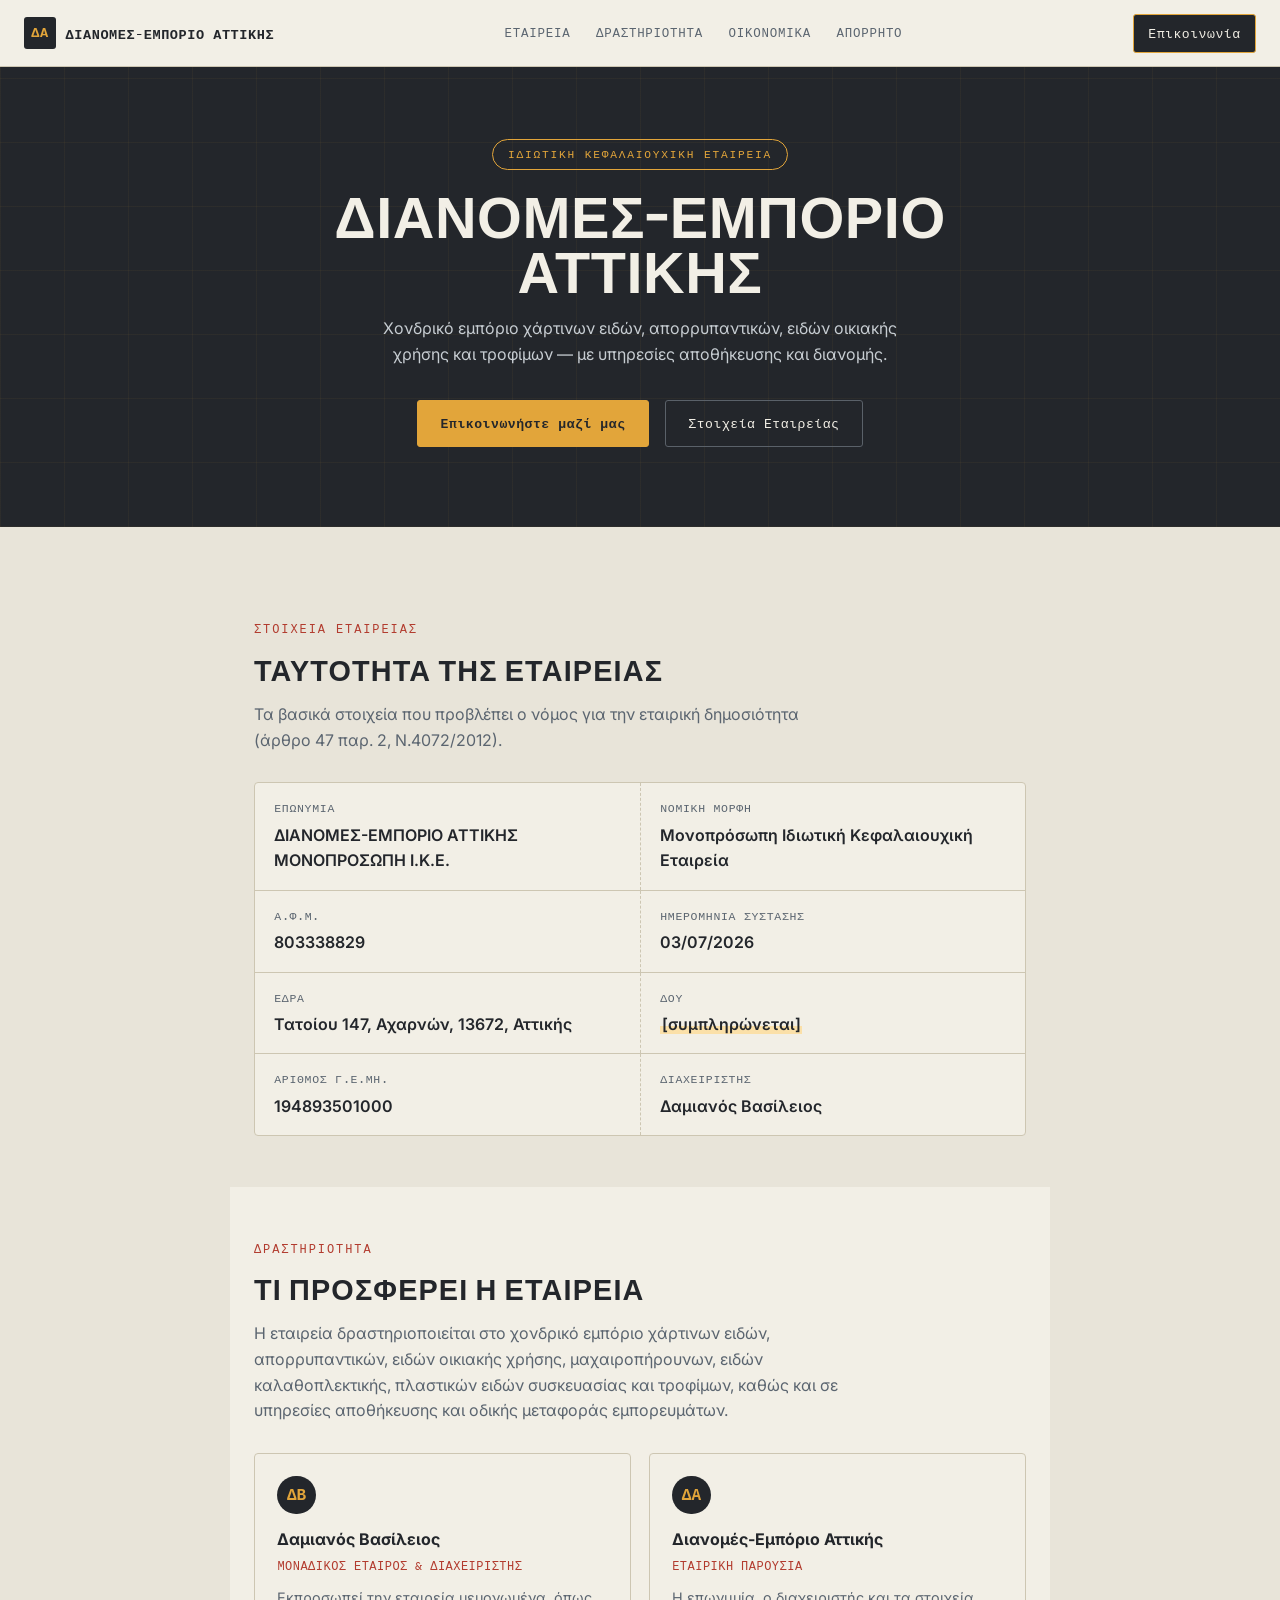
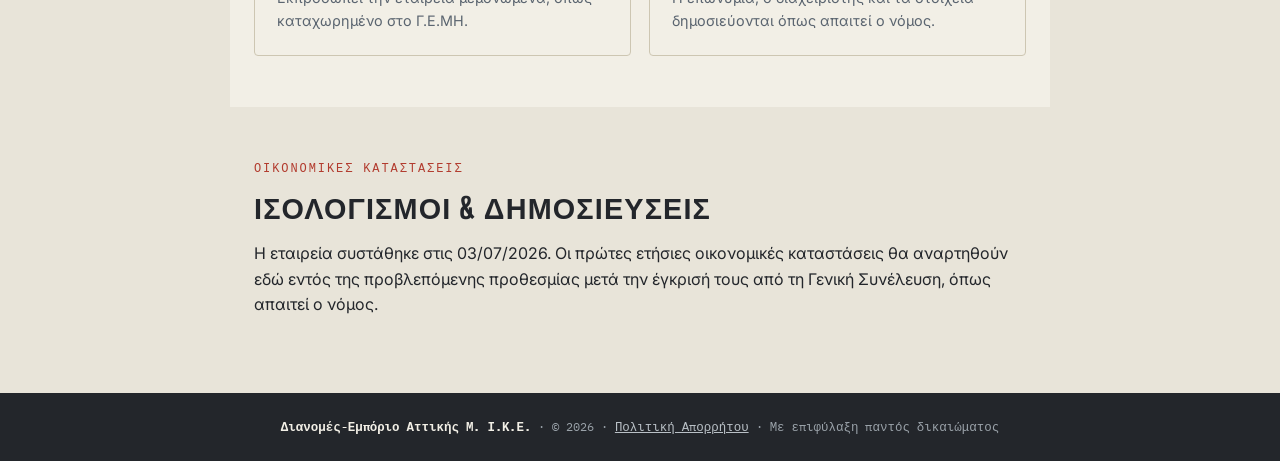
==== index.html @ b938668a "Add files via upload" ====
<!DOCTYPE html>
<html lang="el">
<head>
<meta charset="UTF-8">
<meta name="viewport" content="width=device-width, initial-scale=1.0">
<title>Διανομές-Εμπόριο Αττικής Μ. Ι.Κ.Ε. — Εμπόριο Χονδρικής</title>
<link rel="preconnect" href="https://fonts.googleapis.com">
<link rel="preconnect" href="https://fonts.gstatic.com" crossorigin>
<link href="https://fonts.googleapis.com/css2?family=Big+Shoulders+Display:wght@600;800&family=Inter:wght@400;500;600;700&family=IBM+Plex+Mono:wght@400;500;600&display=swap" rel="stylesheet">
<link rel="stylesheet" href="style.css">
</head>
<body>

<div class="topnav">
  <a class="brand" href="index.html">
    <span class="mark">ΔΑ</span>
    ΔΙΑΝΟΜΕΣ-ΕΜΠΟΡΙΟ ΑΤΤΙΚΗΣ
  </a>
  <ul>
    <li><a href="#company">Εταιρεία</a></li>
    <li><a href="#activity">Δραστηριότητα</a></li>
    <li><a href="#financials">Οικονομικά</a></li>
    <li><a href="privacy.html">Απόρρητο</a></li>
  </ul>
  <a class="btn cta" href="mailto:PLACEHOLDER@example.gr">Επικοινωνία</a>
</div>

<section class="hero">
  <div class="hero-inner">
    <span class="pill">Ιδιωτική Κεφαλαιουχική Εταιρεία</span>
    <h1>Διανομές-Εμπόριο<br>Αττικής</h1>
    <p class="lede">Χονδρικό εμπόριο χάρτινων ειδών, απορρυπαντικών, ειδών οικιακής χρήσης και τροφίμων — με υπηρεσίες αποθήκευσης και διανομής.</p>
    <div class="hero-actions">
      <a class="btn primary" href="mailto:PLACEHOLDER@example.gr">Επικοινωνήστε μαζί μας</a>
      <a class="btn ghost" href="#company">Στοιχεία Εταιρείας</a>
    </div>
  </div>
</section>

<div class="section-wrap" id="company">
  <p class="eyebrow">Στοιχεία Εταιρείας</p>
  <h2 class="big">Ταυτότητα της Εταιρείας</h2>
  <p class="lede">Τα βασικά στοιχεία που προβλέπει ο νόμος για την εταιρική δημοσιότητα (άρθρο 47 παρ. 2, Ν.4072/2012).</p>

  <div class="id-table">
    <div class="id-row">
      <div class="id-cell"><span class="k">Επωνυμία</span><span class="v">ΔΙΑΝΟΜΕΣ-ΕΜΠΟΡΙΟ ΑΤΤΙΚΗΣ ΜΟΝΟΠΡΟΣΩΠΗ Ι.Κ.Ε.</span></div>
      <div class="id-cell"><span class="k">Νομική Μορφή</span><span class="v">Μονοπρόσωπη Ιδιωτική Κεφαλαιουχική Εταιρεία</span></div>
    </div>
    <div class="id-row">
      <div class="id-cell"><span class="k">Α.Φ.Μ.</span><span class="v">803338829</span></div>
      <div class="id-cell"><span class="k">Ημερομηνία Σύστασης</span><span class="v">03/07/2026</span></div>
    </div>
    <div class="id-row">
      <div class="id-cell"><span class="k">Έδρα</span><span class="v">Τατοίου 147, Αχαρνών, 13672, Αττικής</span></div>
      <div class="id-cell"><span class="k">ΔΟΥ</span><span class="v placeholder">[συμπληρώνεται]</span></div>
    </div>
    <div class="id-row">
      <div class="id-cell"><span class="k">Αριθμός Γ.Ε.ΜΗ.</span><span class="v">194893501000</span></div>
      <div class="id-cell"><span class="k">Διαχειριστής</span><span class="v">Δαμιανός Βασίλειος</span></div>
    </div>
  </div>
</div>

<div class="section-wrap section-alt" id="activity">
  <p class="eyebrow">Δραστηριότητα</p>
  <h2 class="big">Τι Προσφέρει η Εταιρεία</h2>
  <p class="lede">Η εταιρεία δραστηριοποιείται στο χονδρικό εμπόριο χάρτινων ειδών, απορρυπαντικών, ειδών οικιακής χρήσης, μαχαιροπήρουνων, ειδών καλαθοπλεκτικής, πλαστικών ειδών συσκευασίας και τροφίμων, καθώς και σε υπηρεσίες αποθήκευσης και οδικής μεταφοράς εμπορευμάτων.</p>

  <div class="cards">
    <div class="card">
      <div class="avatar">ΔΒ</div>
      <h3>Δαμιανός Βασίλειος</h3>
      <p class="role">Μοναδικός Εταίρος &amp; Διαχειριστής</p>
      <p>Εκπροσωπεί την εταιρεία μεμονωμένα, όπως καταχωρημένο στο Γ.Ε.ΜΗ.</p>
    </div>
    <div class="card">
      <div class="avatar">ΔΑ</div>
      <h3>Διανομές-Εμπόριο Αττικής</h3>
      <p class="role">Εταιρική Παρουσία</p>
      <p>Η επωνυμία, ο διαχειριστής και τα στοιχεία δημοσιεύονται όπως απαιτεί ο νόμος.</p>
    </div>
  </div>
</div>

<div class="section-wrap" id="financials">
  <p class="eyebrow">Οικονομικές Καταστάσεις</p>
  <h2 class="big">Ισολογισμοί &amp; Δημοσιεύσεις</h2>
  <p>Η εταιρεία συστάθηκε στις 03/07/2026. Οι πρώτες ετήσιες οικονομικές καταστάσεις θα αναρτηθούν εδώ εντός της προβλεπόμενης προθεσμίας μετά την έγκρισή τους από τη Γενική Συνέλευση, όπως απαιτεί ο νόμος.</p>
</div>

<footer>
  <strong>Διανομές-Εμπόριο Αττικής Μ. Ι.Κ.Ε.</strong> · © <span id="year"></span> · <a href="privacy.html">Πολιτική Απορρήτου</a> · Με επιφύλαξη παντός δικαιώματος
</footer>

<script>
  document.getElementById('year').textContent = new Date().getFullYear();
</script>

</body>
</html>
---- style.css ----
:root{
  --ink:#23262b;
  --paper:#e8e4d9;
  --paper-raised:#f2efe6;
  --steel:#5b6570;
  --signal:#e2a53a;
  --stamp:#b23b2e;
  --line:#cdc6b2;
}
*{box-sizing:border-box}
html{scroll-behavior:smooth}
@media (prefers-reduced-motion: reduce){ html{scroll-behavior:auto} }

body{
  margin:0;
  background:var(--paper);
  color:var(--ink);
  font-family:'Inter',Arial,sans-serif;
  line-height:1.6;
}

a{color:var(--stamp)}
a:focus-visible, button:focus-visible{
  outline:3px solid var(--signal);
  outline-offset:2px;
}

/* ===== HEADER: crate stencil band ===== */
.band{
  background:var(--ink);
  color:var(--paper-raised);
  padding:3.5rem 1.5rem 3rem;
  position:relative;
  overflow:hidden;
}
.band-inner{
  max-width:820px;
  margin:0 auto;
  position:relative;
}
.eyebrow{
  font-family:'IBM Plex Mono',monospace;
  font-size:.78rem;
  letter-spacing:.18em;
  text-transform:uppercase;
  color:var(--signal);
  margin:0 0 .9rem;
}
h1{
  font-family:'Big Shoulders Display',sans-serif;
  font-weight:800;
  text-transform:uppercase;
  font-size:clamp(2.4rem, 7vw, 4.4rem);
  line-height:.92;
  letter-spacing:.01em;
  margin:0 0 .6rem;
  color:var(--paper-raised);
}
.tagline{
  font-family:'IBM Plex Mono',monospace;
  font-size:.95rem;
  color:#b9c0c6;
  max-width:38ch;
  margin:0;
}

/* stamp signature element */
.stamp{
  position:absolute;
  top:-.5rem;
  right:0;
  transform:rotate(-9deg);
  border:3px solid var(--stamp);
  color:var(--stamp);
  background:rgba(178,59,46,.06);
  font-family:'IBM Plex Mono',monospace;
  font-size:.72rem;
  letter-spacing:.14em;
  text-transform:uppercase;
  padding:.5rem .8rem;
  border-radius:3px;
  line-height:1.3;
  text-align:center;
}
.stamp span{display:block}
.stamp .big{font-size:.9rem;font-weight:700;letter-spacing:.08em}

/* nav between pages, sits inside the band */
nav.pages{
  margin-top:1.6rem;
  display:flex;
  gap:1.2rem;
  font-family:'IBM Plex Mono',monospace;
  font-size:.85rem;
  text-transform:uppercase;
  letter-spacing:.06em;
}
nav.pages a{
  color:#b9c0c6;
  text-decoration:none;
  padding-bottom:.2rem;
  border-bottom:2px solid transparent;
}
nav.pages a:hover, nav.pages a[aria-current="page"]{
  color:var(--signal);
  border-bottom-color:var(--signal);
}

/* ===== MAIN: manifest sheet ===== */
main{
  max-width:820px;
  margin:0 auto;
  padding:0 1.5rem;
}
.sheet{
  background:var(--paper-raised);
  margin-top:-1.5rem;
  padding:2.5rem 2rem 1rem;
  box-shadow:0 1px 0 var(--line);
  position:relative;
  z-index:1;
}
.doc-no{
  font-family:'IBM Plex Mono',monospace;
  font-size:.78rem;
  color:var(--steel);
  text-align:right;
  margin:0 0 1.5rem;
}

section{margin-bottom:2.6rem}
h2{
  font-family:'Big Shoulders Display',sans-serif;
  font-weight:700;
  text-transform:uppercase;
  letter-spacing:.04em;
  font-size:1.4rem;
  color:var(--ink);
  margin:0 0 1.1rem;
  padding-bottom:.5rem;
  border-bottom:2px solid var(--ink);
}

/* manifest rows */
.manifest-row{
  display:grid;
  grid-template-columns:2.2rem 12rem 1fr;
  gap:.75rem;
  align-items:baseline;
  padding:.6rem 0;
  border-bottom:1px dashed var(--line);
  font-size:.95rem;
}
.manifest-row:last-child{border-bottom:none}
.idx{
  font-family:'IBM Plex Mono',monospace;
  color:var(--signal);
  background:var(--ink);
  display:inline-flex;
  align-items:center;
  justify-content:center;
  width:1.9rem;
  height:1.9rem;
  border-radius:2px;
  font-size:.75rem;
  font-weight:500;
}
.label{
  font-family:'IBM Plex Mono',monospace;
  color:var(--steel);
  font-size:.85rem;
  text-transform:uppercase;
  letter-spacing:.04em;
}
.value{font-weight:500}
.placeholder{
  background:linear-gradient(transparent 60%, #fbe0a8 60%);
  padding:0 .1em;
}

p{margin:0 0 1rem}
p:last-child{margin-bottom:0}

.attachment{
  display:inline-flex;
  align-items:center;
  gap:.5rem;
  font-family:'IBM Plex Mono',monospace;
  font-size:.9rem;
  padding:.6rem 1rem;
  border:1px solid var(--ink);
  border-radius:3px;
  text-decoration:none;
  color:var(--ink);
  background:var(--paper);
}
.attachment:hover{background:var(--signal);border-color:var(--signal)}
.attachment::before{content:"⤓";font-size:1rem}

/* ===== FOOTER ===== */
footer{
  background:var(--ink);
  color:#9aa2a9;
  margin-top:1.5rem;
  padding:1.5rem;
  font-family:'IBM Plex Mono',monospace;
  font-size:.78rem;
  text-align:center;
}
footer strong{color:var(--paper-raised)}
footer a{color:#b9c0c6}

@media (max-width:560px){
  .manifest-row{grid-template-columns:1.8rem 1fr;grid-template-areas:"idx label" "val val"}
  .idx{grid-area:idx}
  .label{grid-area:label}
  .value{grid-area:val;padding-left:2.55rem}
  .stamp{position:static;transform:rotate(-3deg);display:inline-block;margin-top:1.2rem}
  nav.pages{flex-wrap:wrap;gap:.8rem 1.2rem}
}

/* ===== v2: nav + hero + card layout additions ===== */
.topnav{
  position:sticky;
  top:0;
  z-index:50;
  background:var(--paper-raised);
  border-bottom:1px solid var(--line);
  display:flex;
  align-items:center;
  justify-content:space-between;
  padding:.85rem 1.5rem;
  font-family:'IBM Plex Mono',monospace;
}
.topnav .brand{
  display:flex;
  align-items:center;
  gap:.6rem;
  font-weight:600;
  font-size:.85rem;
  text-transform:uppercase;
  letter-spacing:.04em;
  color:var(--ink);
  text-decoration:none;
}
.topnav .mark{
  width:2rem;height:2rem;
  background:var(--ink);
  color:var(--signal);
  border-radius:3px;
  display:flex;align-items:center;justify-content:center;
  font-weight:700;
  font-size:.85rem;
}
.topnav ul{
  list-style:none;
  display:flex;
  gap:1.6rem;
  margin:0;padding:0;
  font-size:.78rem;
  letter-spacing:.06em;
  text-transform:uppercase;
}
.topnav a{color:var(--steel);text-decoration:none}
.topnav a:hover{color:var(--stamp)}
.topnav .cta{
  background:var(--ink);
  color:var(--paper-raised)!important;
  padding:.5rem .9rem;
  border-radius:3px;
}
.topnav .cta:hover{background:var(--stamp)}

/* hero v2: crate-line pattern instead of photo */
.hero{
  background:
    repeating-linear-gradient(90deg, rgba(226,165,58,.05) 0 1px, transparent 1px 64px),
    repeating-linear-gradient(0deg, rgba(226,165,58,.05) 0 1px, transparent 1px 64px),
    var(--ink);
  color:var(--paper-raised);
  padding:4.5rem 1.5rem 5rem;
  text-align:center;
  position:relative;
  overflow:hidden;
}
.hero-inner{max-width:760px;margin:0 auto;position:relative}
.pill{
  display:inline-block;
  font-family:'IBM Plex Mono',monospace;
  font-size:.7rem;
  letter-spacing:.16em;
  text-transform:uppercase;
  color:var(--signal);
  border:1px solid var(--signal);
  border-radius:999px;
  padding:.35rem .9rem;
  margin-bottom:1.2rem;
}
.hero h1{
  font-family:'Big Shoulders Display',sans-serif;
  font-weight:800;
  text-transform:uppercase;
  font-size:clamp(2rem,6vw,3.6rem);
  line-height:.95;
  margin:0 0 1.1rem;
  color:var(--paper-raised);
}
.hero p.lede{
  font-family:'Inter',sans-serif;
  font-size:1rem;
  color:#c7cdd2;
  max-width:52ch;
  margin:0 auto 2rem;
}
.hero-actions{display:flex;gap:1rem;justify-content:center;flex-wrap:wrap}
.btn{
  font-family:'IBM Plex Mono',monospace;
  font-size:.82rem;
  letter-spacing:.04em;
  text-decoration:none;
  padding:.75rem 1.4rem;
  border-radius:3px;
  border:1px solid var(--signal);
}
.btn.primary{background:var(--signal);color:var(--ink);font-weight:600}
.btn.primary:hover{background:#f0b555}
.btn.ghost{color:var(--paper-raised);border-color:#5a6169}
.btn.ghost:hover{border-color:var(--paper-raised)}

/* section wrapper for anchor sections */
.section-wrap{max-width:820px;margin:0 auto;padding:3.2rem 1.5rem}
.section-wrap .eyebrow{
  font-family:'IBM Plex Mono',monospace;
  font-size:.75rem;
  letter-spacing:.16em;
  text-transform:uppercase;
  color:var(--stamp);
  margin:0 0 .5rem;
}
.section-wrap h2.big{
  font-family:'Big Shoulders Display',sans-serif;
  font-weight:800;
  text-transform:uppercase;
  font-size:1.8rem;
  margin:0 0 .6rem;
  border:none;
  padding:0;
}
.section-wrap .lede{color:var(--steel);max-width:60ch;margin:0 0 1.8rem}

/* identity table: 2-col label/value grid */
.id-table{
  background:var(--paper-raised);
  border:1px solid var(--line);
  border-radius:4px;
  overflow:hidden;
}
.id-table .id-row{
  display:grid;
  grid-template-columns:1fr 1fr;
  border-bottom:1px solid var(--line);
}
.id-table .id-row:last-child{border-bottom:none}
.id-cell{padding:1rem 1.2rem}
.id-cell + .id-cell{border-left:1px dashed var(--line)}
.id-cell .k{
  display:block;
  font-family:'IBM Plex Mono',monospace;
  font-size:.72rem;
  text-transform:uppercase;
  letter-spacing:.06em;
  color:var(--steel);
  margin-bottom:.3rem;
}
.id-cell .v{font-weight:600}
@media (max-width:600px){
  .id-table .id-row{grid-template-columns:1fr}
  .id-cell + .id-cell{border-left:none;border-top:1px dashed var(--line)}
}

/* activity cards */
.cards{display:grid;grid-template-columns:1fr 1fr;gap:1.1rem;margin-top:1.6rem}
@media (max-width:600px){.cards{grid-template-columns:1fr}}
.card{
  background:var(--paper-raised);
  border:1px solid var(--line);
  border-radius:4px;
  padding:1.4rem;
}
.card .avatar{
  width:2.4rem;height:2.4rem;
  border-radius:50%;
  background:var(--ink);
  color:var(--signal);
  display:flex;align-items:center;justify-content:center;
  font-family:'IBM Plex Mono',monospace;
  font-weight:700;
  margin-bottom:.8rem;
}
.card h3{
  font-family:'Inter',sans-serif;
  font-size:1rem;
  font-weight:700;
  margin:0 0 .2rem;
}
.card .role{
  font-family:'IBM Plex Mono',monospace;
  font-size:.75rem;
  color:var(--stamp);
  text-transform:uppercase;
  letter-spacing:.04em;
  margin:0 0 .7rem;
}
.card p{font-size:.9rem;color:var(--steel);margin:0}

.section-alt{background:var(--paper-raised)}
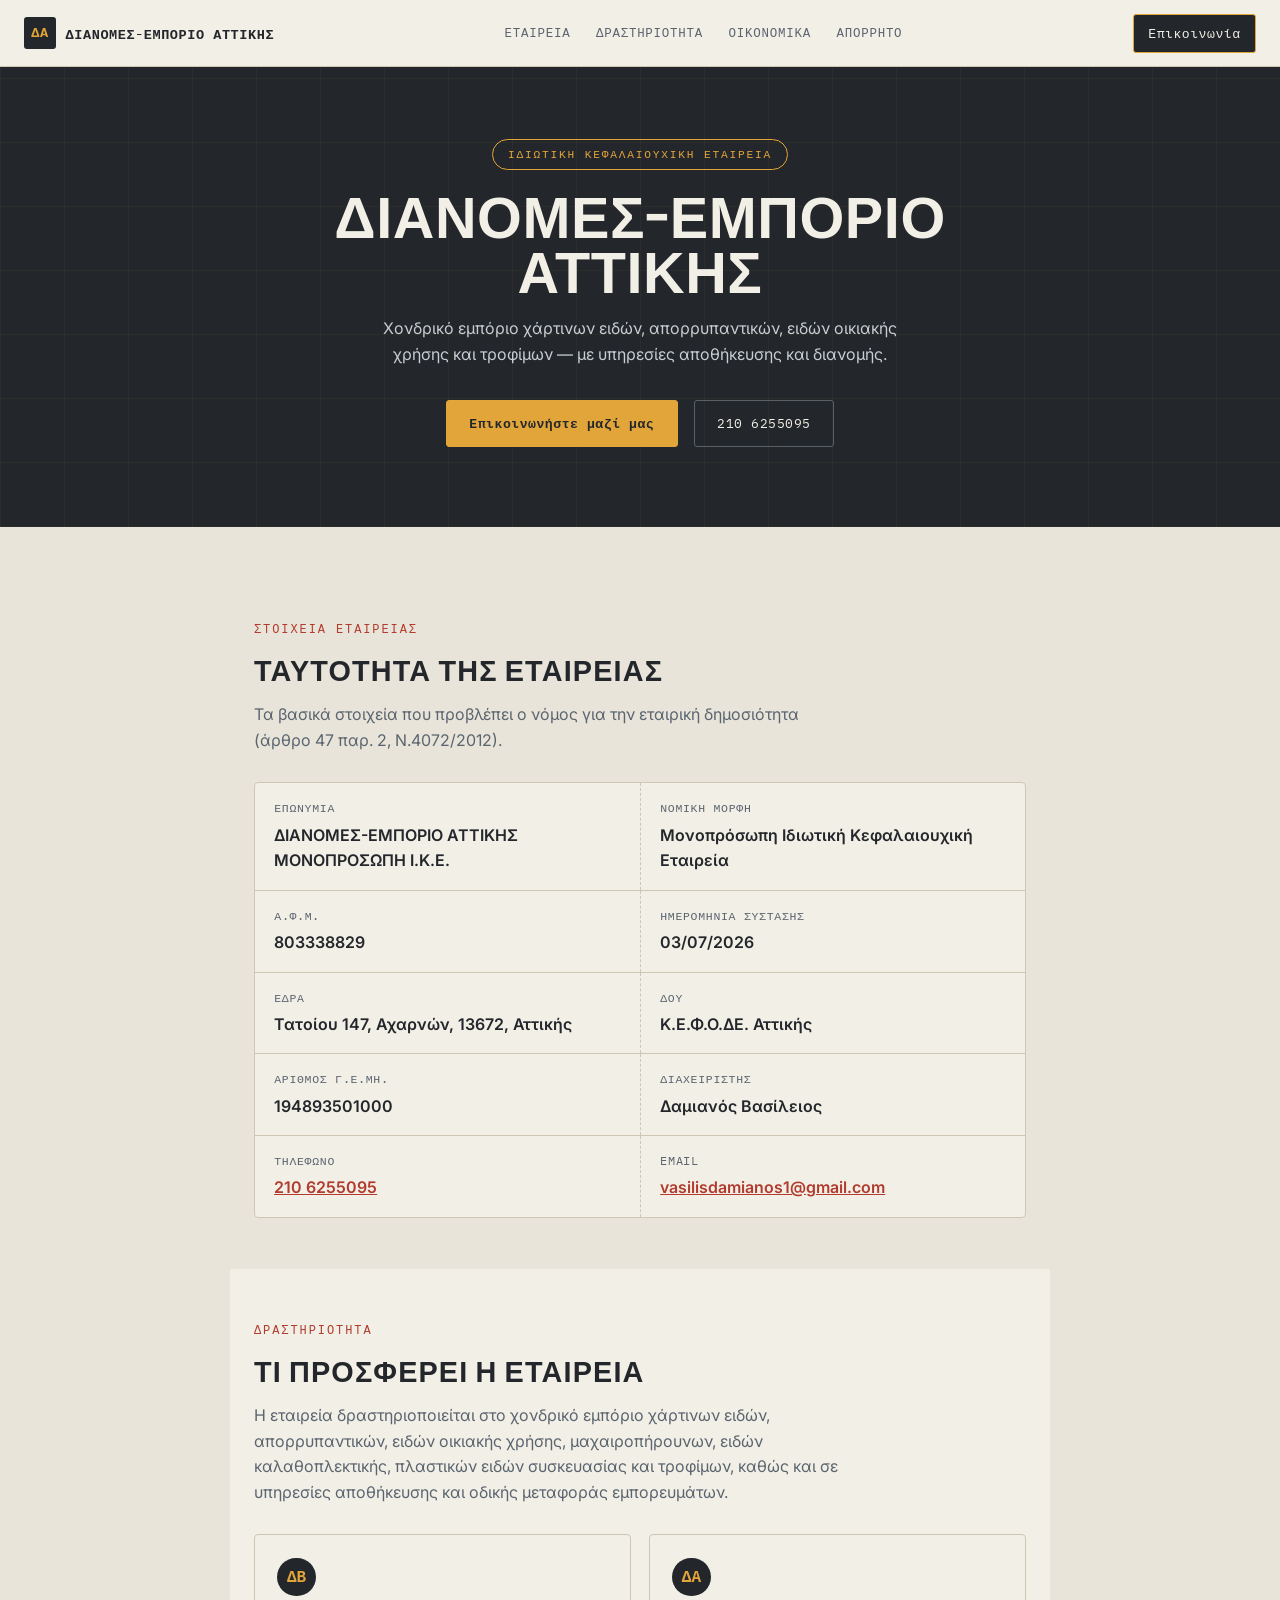
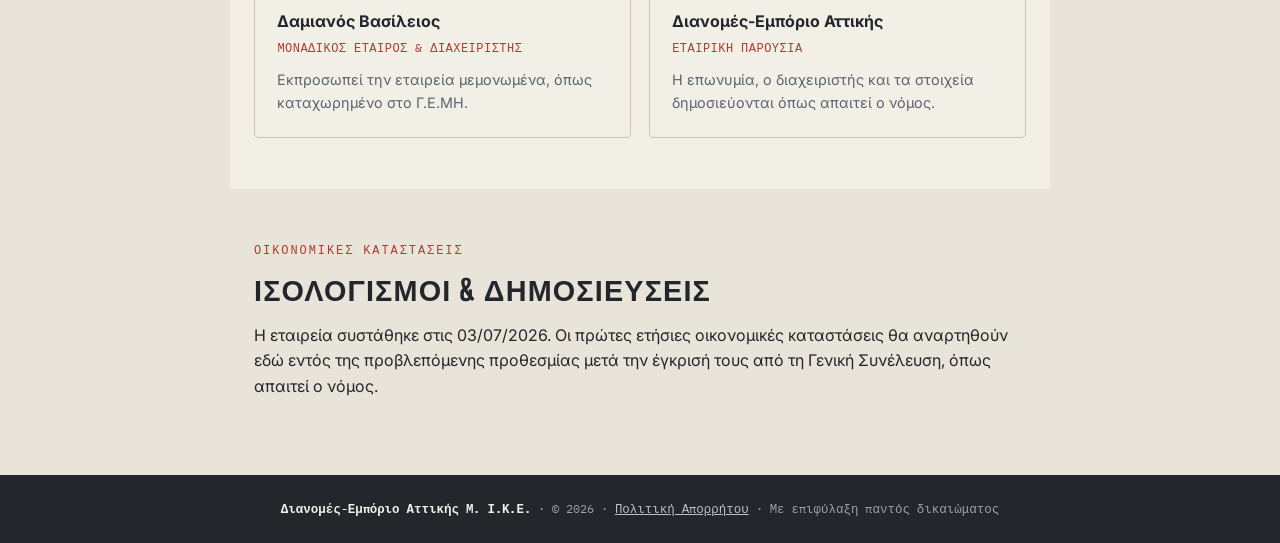
==== commit bd02ae50: "Add files via upload" ====
--- a/index.html
+++ b/index.html
@@ -22,7 +22,7 @@
     <li><a href="#financials">Οικονομικά</a></li>
     <li><a href="privacy.html">Απόρρητο</a></li>
   </ul>
-  <a class="btn cta" href="mailto:PLACEHOLDER@example.gr">Επικοινωνία</a>
+  <a class="btn cta" href="mailto:vasilisdamianos1@gmail.com">Επικοινωνία</a>
 </div>
 
 <section class="hero">
@@ -31,8 +31,8 @@
     <h1>Διανομές-Εμπόριο<br>Αττικής</h1>
     <p class="lede">Χονδρικό εμπόριο χάρτινων ειδών, απορρυπαντικών, ειδών οικιακής χρήσης και τροφίμων — με υπηρεσίες αποθήκευσης και διανομής.</p>
     <div class="hero-actions">
-      <a class="btn primary" href="mailto:PLACEHOLDER@example.gr">Επικοινωνήστε μαζί μας</a>
-      <a class="btn ghost" href="#company">Στοιχεία Εταιρείας</a>
+      <a class="btn primary" href="mailto:vasilisdamianos1@gmail.com">Επικοινωνήστε μαζί μας</a>
+      <a class="btn ghost" href="tel:+302106255095">210 6255095</a>
     </div>
   </div>
 </section>
@@ -53,11 +53,15 @@
     </div>
     <div class="id-row">
       <div class="id-cell"><span class="k">Έδρα</span><span class="v">Τατοίου 147, Αχαρνών, 13672, Αττικής</span></div>
-      <div class="id-cell"><span class="k">ΔΟΥ</span><span class="v placeholder">[συμπληρώνεται]</span></div>
+      <div class="id-cell"><span class="k">ΔΟΥ</span><span class="v">Κ.Ε.Φ.Ο.ΔΕ. Αττικής</span></div>
     </div>
     <div class="id-row">
       <div class="id-cell"><span class="k">Αριθμός Γ.Ε.ΜΗ.</span><span class="v">194893501000</span></div>
       <div class="id-cell"><span class="k">Διαχειριστής</span><span class="v">Δαμιανός Βασίλειος</span></div>
+    </div>
+    <div class="id-row">
+      <div class="id-cell"><span class="k">Τηλέφωνο</span><span class="v"><a href="tel:+302106255095">210 6255095</a></span></div>
+      <div class="id-cell"><span class="k">Email</span><span class="v"><a href="mailto:vasilisdamianos1@gmail.com">vasilisdamianos1@gmail.com</a></span></div>
     </div>
   </div>
 </div>
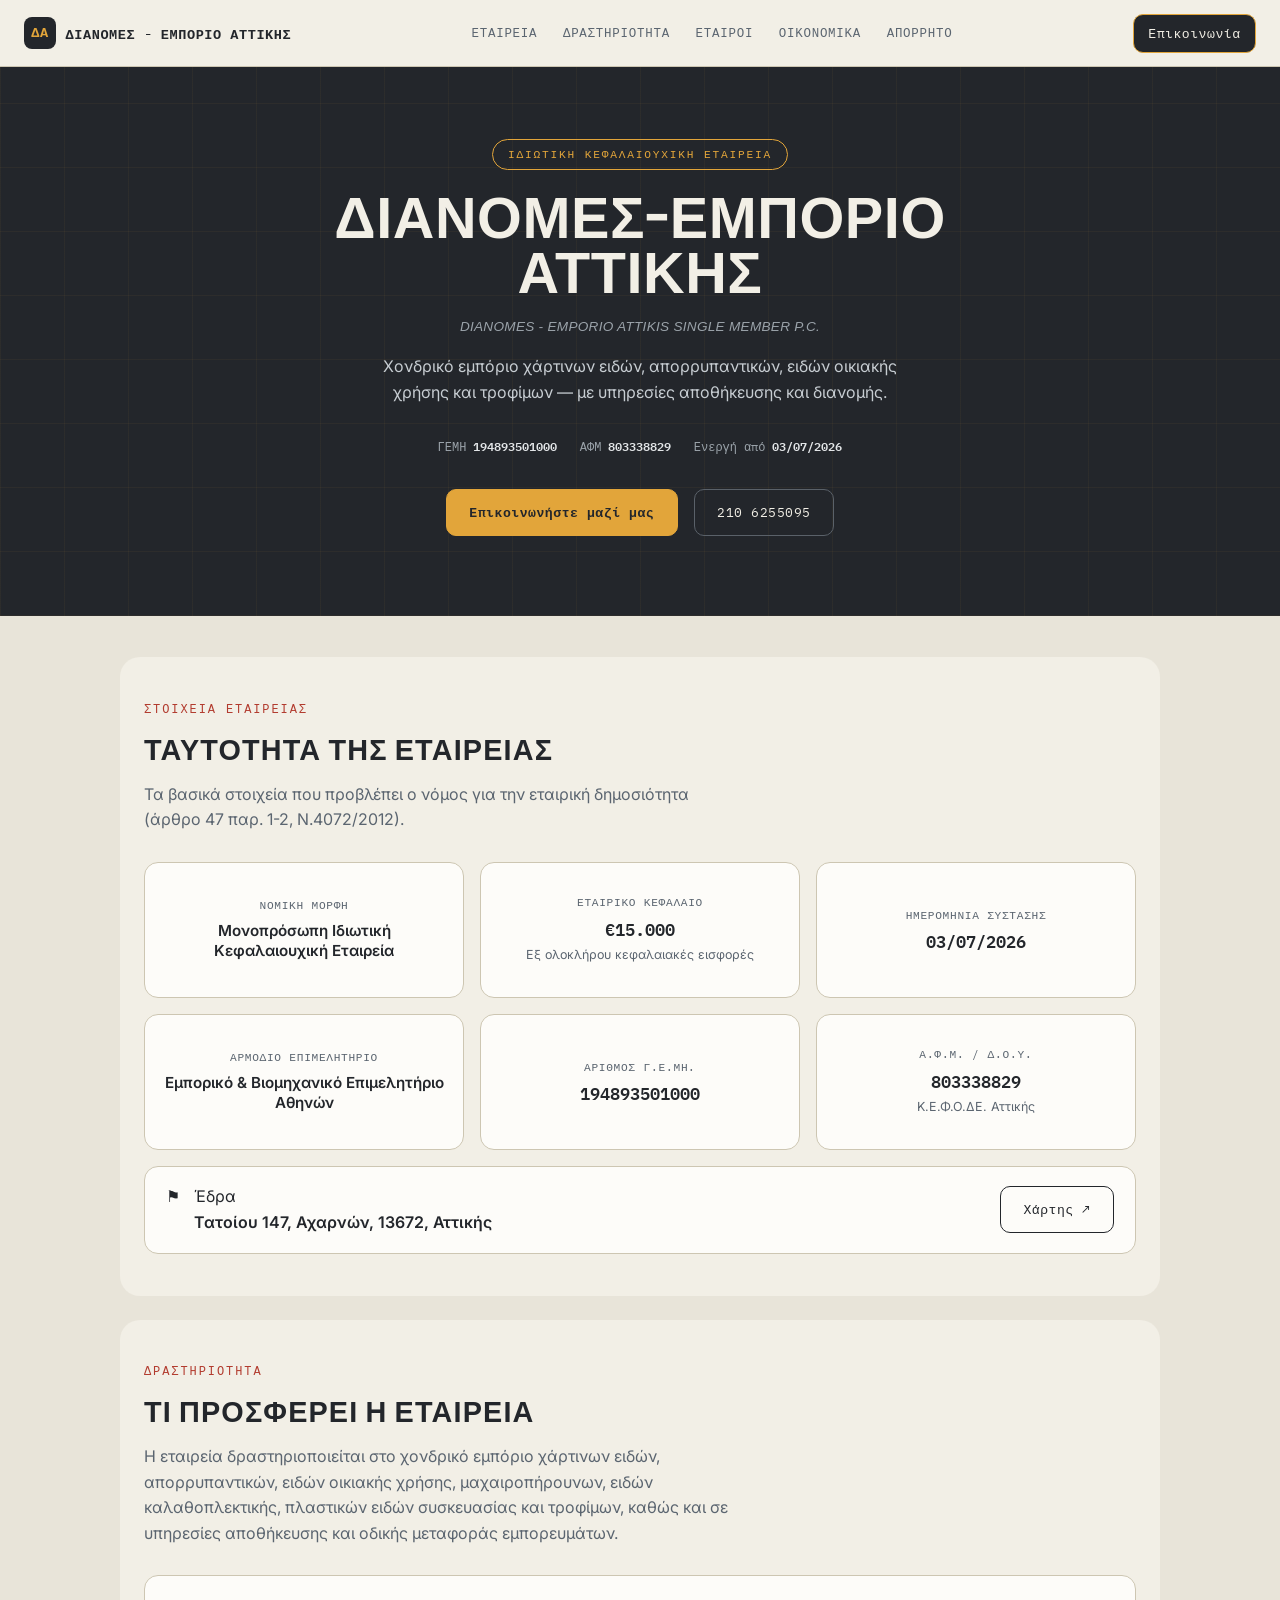
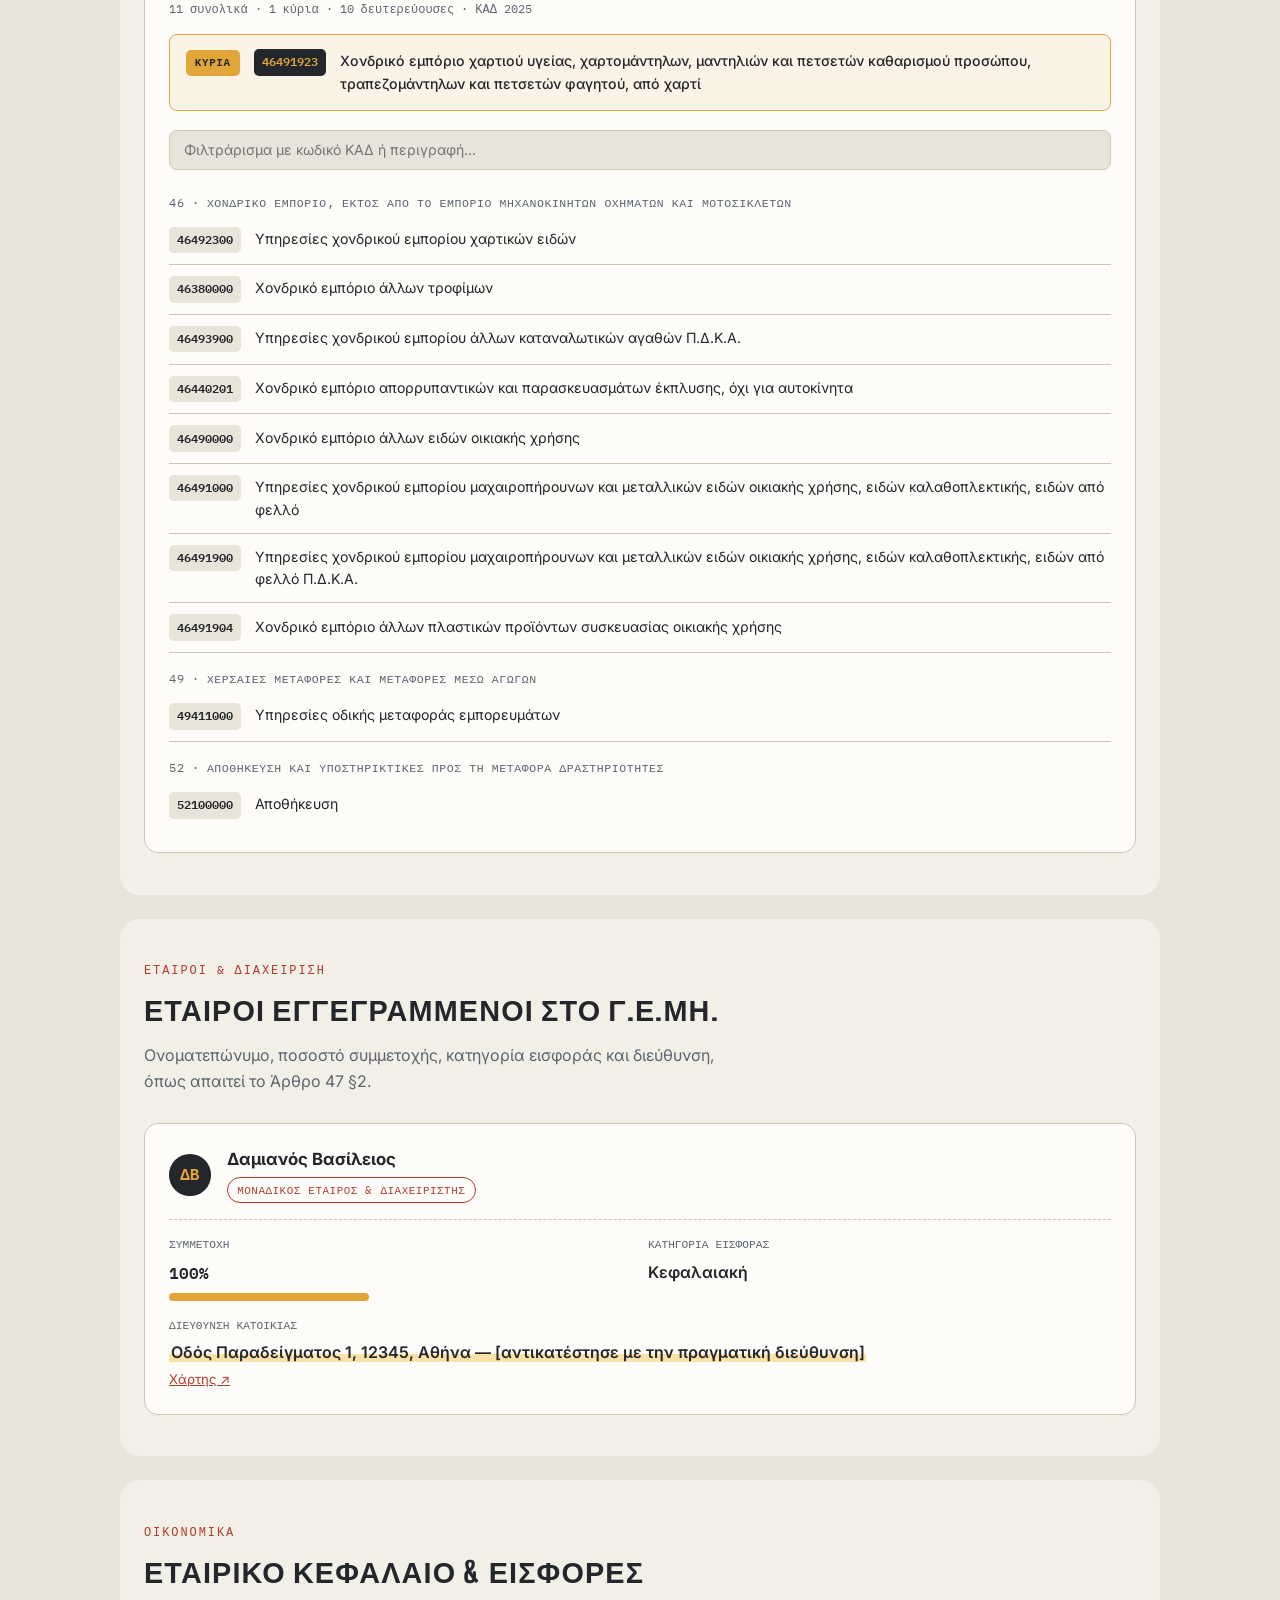
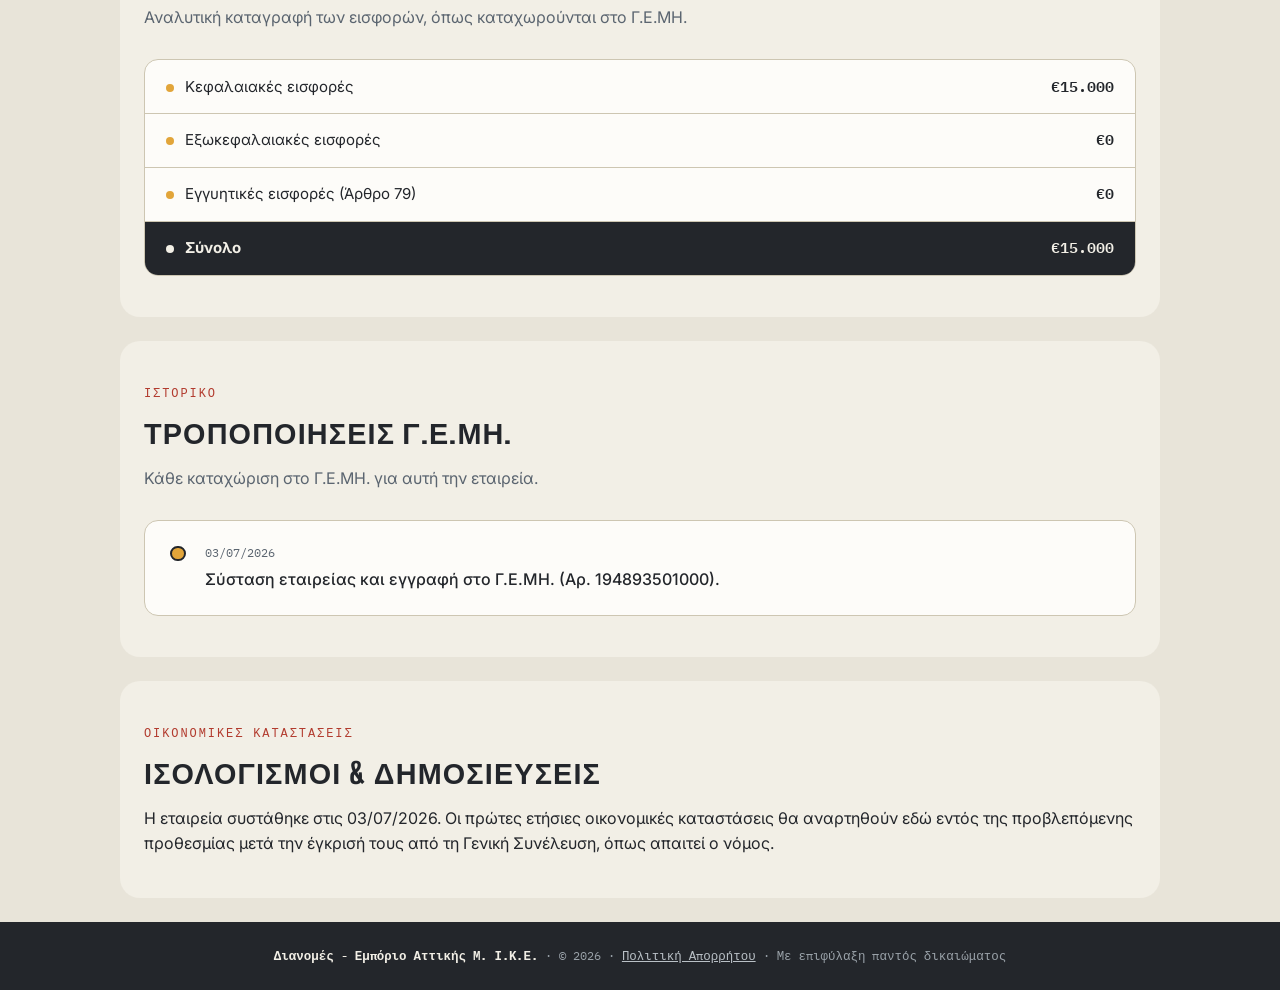
==== commit 32c86330: "Add files via upload" ====
--- a/index.html
+++ b/index.html
@@ -3,7 +3,7 @@
 <head>
 <meta charset="UTF-8">
 <meta name="viewport" content="width=device-width, initial-scale=1.0">
-<title>Διανομές-Εμπόριο Αττικής Μ. Ι.Κ.Ε. — Εμπόριο Χονδρικής</title>
+<title>Διανομές - Εμπόριο Αττικής Μ. Ι.Κ.Ε. — Εμπόριο Χονδρικής</title>
 <link rel="preconnect" href="https://fonts.googleapis.com">
 <link rel="preconnect" href="https://fonts.gstatic.com" crossorigin>
 <link href="https://fonts.googleapis.com/css2?family=Big+Shoulders+Display:wght@600;800&family=Inter:wght@400;500;600;700&family=IBM+Plex+Mono:wght@400;500;600&display=swap" rel="stylesheet">
@@ -14,11 +14,12 @@
 <div class="topnav">
   <a class="brand" href="index.html">
     <span class="mark">ΔΑ</span>
-    ΔΙΑΝΟΜΕΣ-ΕΜΠΟΡΙΟ ΑΤΤΙΚΗΣ
+    ΔΙΑΝΟΜΕΣ - ΕΜΠΟΡΙΟ ΑΤΤΙΚΗΣ
   </a>
   <ul>
     <li><a href="#company">Εταιρεία</a></li>
     <li><a href="#activity">Δραστηριότητα</a></li>
+    <li><a href="#partners">Εταίροι</a></li>
     <li><a href="#financials">Οικονομικά</a></li>
     <li><a href="privacy.html">Απόρρητο</a></li>
   </ul>
@@ -29,7 +30,13 @@
   <div class="hero-inner">
     <span class="pill">Ιδιωτική Κεφαλαιουχική Εταιρεία</span>
     <h1>Διανομές-Εμπόριο<br>Αττικής</h1>
+    <p class="en-name">DIANOMES - EMPORIO ATTIKIS SINGLE MEMBER P.C.</p>
     <p class="lede">Χονδρικό εμπόριο χάρτινων ειδών, απορρυπαντικών, ειδών οικιακής χρήσης και τροφίμων — με υπηρεσίες αποθήκευσης και διανομής.</p>
+    <div class="meta-row">
+      <span>ΓΕΜΗ <b>194893501000</b></span>
+      <span>ΑΦΜ <b>803338829</b></span>
+      <span>Ενεργή από <b>03/07/2026</b></span>
+    </div>
     <div class="hero-actions">
       <a class="btn primary" href="mailto:vasilisdamianos1@gmail.com">Επικοινωνήστε μαζί μας</a>
       <a class="btn ghost" href="tel:+302106255095">210 6255095</a>
@@ -37,32 +44,49 @@
   </div>
 </section>
 
-<div class="section-wrap" id="company">
+<div class="section-wrap section-alt" id="company">
   <p class="eyebrow">Στοιχεία Εταιρείας</p>
   <h2 class="big">Ταυτότητα της Εταιρείας</h2>
-  <p class="lede">Τα βασικά στοιχεία που προβλέπει ο νόμος για την εταιρική δημοσιότητα (άρθρο 47 παρ. 2, Ν.4072/2012).</p>
-
-  <div class="id-table">
-    <div class="id-row">
-      <div class="id-cell"><span class="k">Επωνυμία</span><span class="v">ΔΙΑΝΟΜΕΣ-ΕΜΠΟΡΙΟ ΑΤΤΙΚΗΣ ΜΟΝΟΠΡΟΣΩΠΗ Ι.Κ.Ε.</span></div>
-      <div class="id-cell"><span class="k">Νομική Μορφή</span><span class="v">Μονοπρόσωπη Ιδιωτική Κεφαλαιουχική Εταιρεία</span></div>
-    </div>
-    <div class="id-row">
-      <div class="id-cell"><span class="k">Α.Φ.Μ.</span><span class="v">803338829</span></div>
-      <div class="id-cell"><span class="k">Ημερομηνία Σύστασης</span><span class="v">03/07/2026</span></div>
-    </div>
-    <div class="id-row">
-      <div class="id-cell"><span class="k">Έδρα</span><span class="v">Τατοίου 147, Αχαρνών, 13672, Αττικής</span></div>
-      <div class="id-cell"><span class="k">ΔΟΥ</span><span class="v">Κ.Ε.Φ.Ο.ΔΕ. Αττικής</span></div>
-    </div>
-    <div class="id-row">
-      <div class="id-cell"><span class="k">Αριθμός Γ.Ε.ΜΗ.</span><span class="v">194893501000</span></div>
-      <div class="id-cell"><span class="k">Διαχειριστής</span><span class="v">Δαμιανός Βασίλειος</span></div>
-    </div>
-    <div class="id-row">
-      <div class="id-cell"><span class="k">Τηλέφωνο</span><span class="v"><a href="tel:+302106255095">210 6255095</a></span></div>
-      <div class="id-cell"><span class="k">Email</span><span class="v"><a href="mailto:vasilisdamianos1@gmail.com">vasilisdamianos1@gmail.com</a></span></div>
-    </div>
+  <p class="lede">Τα βασικά στοιχεία που προβλέπει ο νόμος για την εταιρική δημοσιότητα (άρθρο 47 παρ. 1-2, Ν.4072/2012).</p>
+
+  <div class="bubbles">
+    <div class="bubble">
+      <span class="k">Νομική Μορφή</span>
+      <span class="v">Μονοπρόσωπη Ιδιωτική Κεφαλαιουχική Εταιρεία</span>
+    </div>
+    <div class="bubble">
+      <span class="k">Εταιρικό Κεφάλαιο</span>
+      <span class="v mono">€15.000</span>
+      <span class="sub">Εξ ολοκλήρου κεφαλαιακές εισφορές</span>
+    </div>
+    <div class="bubble">
+      <span class="k">Ημερομηνία Σύστασης</span>
+      <span class="v mono">03/07/2026</span>
+    </div>
+    <div class="bubble">
+      <span class="k">Αρμόδιο Επιμελητήριο</span>
+      <span class="v">Εμπορικό &amp; Βιομηχανικό Επιμελητήριο Αθηνών</span>
+    </div>
+    <div class="bubble">
+      <span class="k">Αριθμός Γ.Ε.ΜΗ.</span>
+      <span class="v mono">194893501000</span>
+    </div>
+    <div class="bubble">
+      <span class="k">Α.Φ.Μ. / Δ.Ο.Υ.</span>
+      <span class="v mono">803338829</span>
+      <span class="sub">Κ.Ε.Φ.Ο.ΔΕ. Αττικής</span>
+    </div>
+  </div>
+
+  <div class="address-bar">
+    <div class="addr-main">
+      <span class="chip" style="margin-bottom:0">⚑</span>
+      <div>
+        <span class="k">Έδρα</span>
+        <span class="v" style="display:block">Τατοίου 147, Αχαρνών, 13672, Αττικής</span>
+      </div>
+    </div>
+    <a class="btn ghost" style="color:var(--ink);border-color:var(--ink)" href="https://www.google.com/maps/search/?api=1&query=Τατοίου+147%2C+Αχαρνών%2C+13672" target="_blank" rel="noopener">Χάρτης ↗</a>
   </div>
 </div>
 
@@ -71,34 +95,129 @@
   <h2 class="big">Τι Προσφέρει η Εταιρεία</h2>
   <p class="lede">Η εταιρεία δραστηριοποιείται στο χονδρικό εμπόριο χάρτινων ειδών, απορρυπαντικών, ειδών οικιακής χρήσης, μαχαιροπήρουνων, ειδών καλαθοπλεκτικής, πλαστικών ειδών συσκευασίας και τροφίμων, καθώς και σε υπηρεσίες αποθήκευσης και οδικής μεταφοράς εμπορευμάτων.</p>
 
-  <div class="cards">
-    <div class="card">
-      <div class="avatar">ΔΒ</div>
-      <h3>Δαμιανός Βασίλειος</h3>
-      <p class="role">Μοναδικός Εταίρος &amp; Διαχειριστής</p>
-      <p>Εκπροσωπεί την εταιρεία μεμονωμένα, όπως καταχωρημένο στο Γ.Ε.ΜΗ.</p>
-    </div>
-    <div class="card">
-      <div class="avatar">ΔΑ</div>
-      <h3>Διανομές-Εμπόριο Αττικής</h3>
-      <p class="role">Εταιρική Παρουσία</p>
-      <p>Η επωνυμία, ο διαχειριστής και τα στοιχεία δημοσιεύονται όπως απαιτεί ο νόμος.</p>
-    </div>
-  </div>
-</div>
-
-<div class="section-wrap" id="financials">
+  <div class="kad-panel">
+    <div class="kad-stats">11 συνολικά · 1 κύρια · 10 δευτερεύουσες · ΚΑΔ 2025</div>
+
+    <div class="kad-row kad-main">
+      <span class="kad-tag">ΚΥΡΙΑ</span>
+      <span class="kad-code">46491923</span>
+      <span class="kad-desc">Χονδρικό εμπόριο χαρτιού υγείας, χαρτομάντηλων, μαντηλιών και πετσετών καθαρισμού προσώπου, τραπεζομάντηλων και πετσετών φαγητού, από χαρτί</span>
+    </div>
+
+    <input type="text" class="kad-search" id="kadSearch" placeholder="Φιλτράρισμα με κωδικό ΚΑΔ ή περιγραφή…" aria-label="Φιλτράρισμα δραστηριοτήτων">
+
+    <div class="kad-list" id="kadList">
+      <p class="kad-group">46 · Χονδρικό εμπόριο, εκτός από το εμπόριο μηχανοκίνητων οχημάτων και μοτοσικλετών</p>
+      <div class="kad-row" data-kad="46492300 υπηρεσιες χονδρικου εμποριου χαρτικων ειδων"><span class="kad-code">46492300</span><span class="kad-desc">Υπηρεσίες χονδρικού εμπορίου χαρτικών ειδών</span></div>
+      <div class="kad-row" data-kad="46380000 χονδρικο εμποριο αλλων τροφιμων"><span class="kad-code">46380000</span><span class="kad-desc">Χονδρικό εμπόριο άλλων τροφίμων</span></div>
+      <div class="kad-row" data-kad="46493900 υπηρεσιες χονδρικου εμποριου αλλων καταναλωτικων αγαθων"><span class="kad-code">46493900</span><span class="kad-desc">Υπηρεσίες χονδρικού εμπορίου άλλων καταναλωτικών αγαθών Π.Δ.Κ.Α.</span></div>
+      <div class="kad-row" data-kad="46440201 χονδρικο εμποριο απορρυπαντικων παρασκευασματων εκπλυσης"><span class="kad-code">46440201</span><span class="kad-desc">Χονδρικό εμπόριο απορρυπαντικών και παρασκευασμάτων έκπλυσης, όχι για αυτοκίνητα</span></div>
+      <div class="kad-row" data-kad="46490000 χονδρικο εμποριο αλλων ειδων οικιακης χρησης"><span class="kad-code">46490000</span><span class="kad-desc">Χονδρικό εμπόριο άλλων ειδών οικιακής χρήσης</span></div>
+      <div class="kad-row" data-kad="46491000 υπηρεσιες χονδρικου εμποριου μαχαιροπηρουνων μεταλλικων ειδων καλαθοπλεκτικης φελλου"><span class="kad-code">46491000</span><span class="kad-desc">Υπηρεσίες χονδρικού εμπορίου μαχαιροπήρουνων και μεταλλικών ειδών οικιακής χρήσης, ειδών καλαθοπλεκτικής, ειδών από φελλό</span></div>
+      <div class="kad-row" data-kad="46491900 υπηρεσιες χονδρικου εμποριου μαχαιροπηρουνων μεταλλικων ειδων καλαθοπλεκτικης φελλου πδκα"><span class="kad-code">46491900</span><span class="kad-desc">Υπηρεσίες χονδρικού εμπορίου μαχαιροπήρουνων και μεταλλικών ειδών οικιακής χρήσης, ειδών καλαθοπλεκτικής, ειδών από φελλό Π.Δ.Κ.Α.</span></div>
+      <div class="kad-row" data-kad="46491904 χονδρικο εμποριο αλλων πλαστικων προιοντων συσκευασιας οικιακης χρησης"><span class="kad-code">46491904</span><span class="kad-desc">Χονδρικό εμπόριο άλλων πλαστικών προϊόντων συσκευασίας οικιακής χρήσης</span></div>
+
+      <p class="kad-group">49 · Χερσαίες μεταφορές και μεταφορές μέσω αγωγών</p>
+      <div class="kad-row" data-kad="49411000 υπηρεσιες οδικης μεταφορας εμπορευματων"><span class="kad-code">49411000</span><span class="kad-desc">Υπηρεσίες οδικής μεταφοράς εμπορευμάτων</span></div>
+
+      <p class="kad-group">52 · Αποθήκευση και υποστηρικτικές προς τη μεταφορά δραστηριότητες</p>
+      <div class="kad-row" data-kad="52100000 αποθηκευση"><span class="kad-code">52100000</span><span class="kad-desc">Αποθήκευση</span></div>
+    </div>
+  </div>
+</div>
+
+<div class="section-wrap section-alt" id="partners">
+  <p class="eyebrow">Εταίροι &amp; Διαχείριση</p>
+  <h2 class="big">Εταίροι Εγγεγραμμένοι στο Γ.Ε.ΜΗ.</h2>
+  <p class="lede">Ονοματεπώνυμο, ποσοστό συμμετοχής, κατηγορία εισφοράς και διεύθυνση, όπως απαιτεί το Άρθρο 47 §2.</p>
+
+  <div class="partners">
+    <div class="partner-card">
+      <div class="partner-top">
+        <div class="avatar">ΔΒ</div>
+        <div>
+          <h3>Δαμιανός Βασίλειος</h3>
+          <span class="badge">Μοναδικός Εταίρος &amp; Διαχειριστής</span>
+        </div>
+      </div>
+      <div class="partner-meta">
+        <div>
+          <span class="k">Συμμετοχή</span>
+          <span class="v mono">100%</span>
+          <div class="share-bar"><span style="width:100%"></span></div>
+        </div>
+        <div>
+          <span class="k">Κατηγορία Εισφοράς</span>
+          <span class="v">Κεφαλαιακή</span>
+        </div>
+        <div style="grid-column:1/-1">
+          <span class="k">Διεύθυνση Κατοικίας</span>
+          <span class="v placeholder">Οδός Παραδείγματος 1, 12345, Αθήνα — [αντικατέστησε με την πραγματική διεύθυνση]</span>
+          <div><a href="https://www.google.com/maps/search/?api=1&query=Οδός+Παραδείγματος+1%2C+12345%2C+Αθήνα" target="_blank" rel="noopener" style="font-size:.82rem">Χάρτης ↗</a></div>
+        </div>
+      </div>
+    </div>
+  </div>
+</div>
+
+<div class="section-wrap section-alt" id="capital">
+  <p class="eyebrow">Οικονομικά</p>
+  <h2 class="big">Εταιρικό Κεφάλαιο &amp; Εισφορές</h2>
+  <p class="lede">Αναλυτική καταγραφή των εισφορών, όπως καταχωρούνται στο Γ.Ε.ΜΗ.</p>
+
+  <div class="capital-list">
+    <div class="capital-row"><span><span class="dot"></span>Κεφαλαιακές εισφορές</span><span class="amt">€15.000</span></div>
+    <div class="capital-row"><span><span class="dot"></span>Εξωκεφαλαιακές εισφορές</span><span class="amt">€0</span></div>
+    <div class="capital-row"><span><span class="dot"></span>Εγγυητικές εισφορές (Άρθρο 79)</span><span class="amt">€0</span></div>
+    <div class="capital-row total"><span><span class="dot"></span>Σύνολο</span><span class="amt">€15.000</span></div>
+  </div>
+</div>
+
+<div class="section-wrap section-alt" id="history">
+  <p class="eyebrow">Ιστορικό</p>
+  <h2 class="big">Τροποποιήσεις Γ.Ε.ΜΗ.</h2>
+  <p class="lede">Κάθε καταχώριση στο Γ.Ε.ΜΗ. για αυτή την εταιρεία.</p>
+
+  <div class="timeline">
+    <div class="tl-item">
+      <div class="tl-date">03/07/2026</div>
+      <div class="tl-text">Σύσταση εταιρείας και εγγραφή στο Γ.Ε.ΜΗ. (Αρ. 194893501000).</div>
+    </div>
+  </div>
+</div>
+
+<div class="section-wrap section-alt" id="financials">
   <p class="eyebrow">Οικονομικές Καταστάσεις</p>
   <h2 class="big">Ισολογισμοί &amp; Δημοσιεύσεις</h2>
   <p>Η εταιρεία συστάθηκε στις 03/07/2026. Οι πρώτες ετήσιες οικονομικές καταστάσεις θα αναρτηθούν εδώ εντός της προβλεπόμενης προθεσμίας μετά την έγκρισή τους από τη Γενική Συνέλευση, όπως απαιτεί ο νόμος.</p>
 </div>
 
 <footer>
-  <strong>Διανομές-Εμπόριο Αττικής Μ. Ι.Κ.Ε.</strong> · © <span id="year"></span> · <a href="privacy.html">Πολιτική Απορρήτου</a> · Με επιφύλαξη παντός δικαιώματος
+  <strong>Διανομές - Εμπόριο Αττικής Μ. Ι.Κ.Ε.</strong> · © <span id="year"></span> · <a href="privacy.html">Πολιτική Απορρήτου</a> · Με επιφύλαξη παντός δικαιώματος
 </footer>
 
 <script>
   document.getElementById('year').textContent = new Date().getFullYear();
+
+  const kadSearch = document.getElementById('kadSearch');
+  if (kadSearch) {
+    kadSearch.addEventListener('input', () => {
+      const q = kadSearch.value.trim().toLowerCase();
+      document.querySelectorAll('#kadList .kad-row').forEach(row => {
+        const haystack = row.getAttribute('data-kad') || '';
+        row.classList.toggle('hidden', q.length > 0 && !haystack.includes(q));
+      });
+      document.querySelectorAll('#kadList .kad-group').forEach(group => {
+        let sib = group.nextElementSibling;
+        let anyVisible = false;
+        while (sib && !sib.classList.contains('kad-group')) {
+          if (!sib.classList.contains('hidden')) anyVisible = true;
+          sib = sib.nextElementSibling;
+        }
+        group.classList.toggle('hidden', !anyVisible);
+      });
+    });
+  }
 </script>
 
 </body>
--- a/style.css
+++ b/style.css
@@ -2,6 +2,7 @@
   --ink:#23262b;
   --paper:#e8e4d9;
   --paper-raised:#f2efe6;
+  --card:#fdfcf9;
   --steel:#5b6570;
   --signal:#e2a53a;
   --stamp:#b23b2e;
@@ -189,7 +190,7 @@
   font-size:.9rem;
   padding:.6rem 1rem;
   border:1px solid var(--ink);
-  border-radius:3px;
+  border-radius:10px;
   text-decoration:none;
   color:var(--ink);
   background:var(--paper);
@@ -247,7 +248,7 @@
   width:2rem;height:2rem;
   background:var(--ink);
   color:var(--signal);
-  border-radius:3px;
+  border-radius:8px;
   display:flex;align-items:center;justify-content:center;
   font-weight:700;
   font-size:.85rem;
@@ -267,7 +268,7 @@
   background:var(--ink);
   color:var(--paper-raised)!important;
   padding:.5rem .9rem;
-  border-radius:3px;
+  border-radius:10px;
 }
 .topnav .cta:hover{background:var(--stamp)}
 
@@ -312,6 +313,42 @@
   max-width:52ch;
   margin:0 auto 2rem;
 }
+.hero p.en-name{
+  font-family:'Inter',sans-serif;
+  font-style:italic;
+  font-size:.85rem;
+  color:#9aa2a9;
+  margin:0 0 1rem;
+  letter-spacing:.02em;
+}
+.hero p.kad-line{
+  font-family:'Inter',sans-serif;
+  font-size:.85rem;
+  color:#c7cdd2;
+  max-width:56ch;
+  margin:0 auto 1.2rem;
+  line-height:1.5;
+}
+.hero p.kad-line .mono{
+  font-family:'IBM Plex Mono',monospace;
+  font-size:.78rem;
+  color:var(--signal);
+  background:rgba(226,165,58,.12);
+  padding:.15rem .45rem;
+  border-radius:5px;
+  margin-right:.4rem;
+}
+.hero .meta-row{
+  display:flex;
+  gap:1.4rem;
+  justify-content:center;
+  flex-wrap:wrap;
+  font-family:'IBM Plex Mono',monospace;
+  font-size:.75rem;
+  color:#9aa2a9;
+  margin-bottom:2rem;
+}
+.hero .meta-row b{color:#e3e6e8;font-weight:600}
 .hero-actions{display:flex;gap:1rem;justify-content:center;flex-wrap:wrap}
 .btn{
   font-family:'IBM Plex Mono',monospace;
@@ -319,7 +356,7 @@
   letter-spacing:.04em;
   text-decoration:none;
   padding:.75rem 1.4rem;
-  border-radius:3px;
+  border-radius:10px;
   border:1px solid var(--signal);
 }
 .btn.primary{background:var(--signal);color:var(--ink);font-weight:600}
@@ -382,9 +419,9 @@
 .cards{display:grid;grid-template-columns:1fr 1fr;gap:1.1rem;margin-top:1.6rem}
 @media (max-width:600px){.cards{grid-template-columns:1fr}}
 .card{
-  background:var(--paper-raised);
-  border:1px solid var(--line);
-  border-radius:4px;
+  background:var(--card);
+  border:1px solid var(--line);
+  border-radius:14px;
   padding:1.4rem;
 }
 .card .avatar{
@@ -413,4 +450,303 @@
 }
 .card p{font-size:.9rem;color:var(--steel);margin:0}
 
-.section-alt{background:var(--paper-raised)}
+.section-alt{
+  background:var(--paper-raised);
+  border-radius:20px;
+  max-width:1040px;
+  margin:1.5rem auto;
+  padding-top:2.6rem;
+  padding-bottom:2.6rem;
+}
+
+/* ===== v3: bubble grid, partner cards, capital breakdown, timeline ===== */
+.bubbles{
+  display:grid;
+  grid-template-columns:repeat(3,1fr);
+  gap:1rem;
+  margin-top:1.6rem;
+}
+@media (max-width:700px){.bubbles{grid-template-columns:repeat(2,1fr)}}
+@media (max-width:460px){.bubbles{grid-template-columns:1fr}}
+.bubble{
+  background:var(--card);
+  border:1px solid var(--line);
+  border-radius:14px;
+  padding:1.1rem 1.2rem;
+  min-height:8.5rem;
+  display:flex;
+  flex-direction:column;
+  align-items:center;
+  justify-content:center;
+  text-align:center;
+}
+.bubble .chip{
+  display:inline-flex;
+  align-items:center;
+  justify-content:center;
+  min-width:2rem;height:2rem;
+  padding:0 .4rem;
+  background:var(--ink);
+  color:var(--signal);
+  border-radius:8px;
+  font-family:'IBM Plex Mono',monospace;
+  font-size:.7rem;
+  font-weight:700;
+  margin-bottom:.7rem;
+}
+.bubble .k{
+  display:block;
+  font-family:'IBM Plex Mono',monospace;
+  font-size:.7rem;
+  text-transform:uppercase;
+  letter-spacing:.06em;
+  color:var(--steel);
+  margin-bottom:.35rem;
+}
+.bubble .v{font-family:'Inter',sans-serif;font-weight:600;font-size:.95rem;line-height:1.35}
+.bubble .v.mono{font-family:'IBM Plex Mono',monospace;font-size:1.05rem;font-weight:600}
+.bubble .sub{font-family:'Inter',sans-serif;font-size:.78rem;color:var(--steel);margin-top:.3rem}
+
+.address-bar{
+  margin-top:1rem;
+  background:var(--card);
+  border:1px solid var(--line);
+  border-radius:14px;
+  padding:1.1rem 1.3rem;
+  display:flex;
+  align-items:center;
+  justify-content:space-between;
+  gap:1rem;
+  flex-wrap:wrap;
+}
+.address-bar .addr-main{display:flex;align-items:flex-start;gap:.9rem}
+.address-bar .v{font-family:'Inter',sans-serif;font-weight:600}
+.address-bar .sub{font-size:.82rem;color:var(--steel)}
+
+/* partner cards */
+.partners{display:flex;flex-direction:column;gap:1rem;margin-top:1.6rem}
+.partner-card{
+  background:var(--card);
+  border:1px solid var(--line);
+  border-radius:14px;
+  padding:1.4rem 1.5rem;
+}
+.partner-top{display:flex;align-items:center;gap:1rem;flex-wrap:wrap;margin-bottom:1rem}
+.partner-card .avatar{
+  width:2.6rem;height:2.6rem;
+  border-radius:50%;
+  background:var(--ink);
+  color:var(--signal);
+  display:flex;align-items:center;justify-content:center;
+  font-family:'IBM Plex Mono',monospace;
+  font-weight:700;
+  flex-shrink:0;
+}
+.partner-card h3{
+  font-family:'Inter',sans-serif;
+  font-size:1.05rem;
+  font-weight:700;
+  margin:0;
+}
+.badge{
+  display:inline-block;
+  font-family:'IBM Plex Mono',monospace;
+  font-size:.68rem;
+  text-transform:uppercase;
+  letter-spacing:.05em;
+  color:var(--stamp);
+  border:1px solid var(--stamp);
+  border-radius:999px;
+  padding:.2rem .6rem;
+  margin-top:.25rem;
+}
+.partner-meta{
+  display:grid;
+  grid-template-columns:1fr 1fr;
+  gap:1rem;
+  padding-top:1rem;
+  border-top:1px dashed var(--line);
+}
+@media (max-width:520px){.partner-meta{grid-template-columns:1fr}}
+.partner-meta .k{
+  display:block;
+  font-family:'IBM Plex Mono',monospace;
+  font-size:.7rem;
+  text-transform:uppercase;
+  color:var(--steel);
+  margin-bottom:.35rem;
+}
+.partner-meta .v{font-family:'Inter',sans-serif;font-weight:600}
+.partner-meta .v.mono{font-family:'IBM Plex Mono',monospace}
+.share-bar{
+  background:var(--line);
+  border-radius:999px;
+  height:.5rem;
+  overflow:hidden;
+  margin-top:.4rem;
+  max-width:200px;
+}
+.share-bar span{display:block;height:100%;background:var(--signal)}
+.partner-note{
+  font-family:'Inter',sans-serif;
+  font-size:.8rem;
+  color:var(--steel);
+  margin-top:1.2rem;
+  padding-top:1rem;
+  border-top:1px dashed var(--line);
+}
+
+/* capital breakdown */
+.capital-list{
+  background:var(--card);
+  border:1px solid var(--line);
+  border-radius:14px;
+  margin-top:1.6rem;
+  overflow:hidden;
+}
+.capital-row{
+  display:flex;
+  align-items:center;
+  justify-content:space-between;
+  padding:.9rem 1.3rem;
+  border-bottom:1px solid var(--line);
+  font-family:'Inter',sans-serif;
+  font-size:.94rem;
+}
+.capital-row .dot{
+  display:inline-block;
+  width:.5rem;height:.5rem;
+  border-radius:50%;
+  background:var(--signal);
+  margin-right:.7rem;
+}
+.capital-row.total{
+  background:var(--ink);
+  color:var(--paper-raised);
+  font-weight:700;
+  border-bottom:none;
+}
+.capital-row.total .dot{background:var(--paper-raised)}
+.capital-row .amt{font-family:'IBM Plex Mono',monospace;font-weight:600}
+
+/* history timeline */
+.timeline{
+  margin-top:1.6rem;
+  background:var(--card);
+  border:1px solid var(--line);
+  border-radius:14px;
+  padding:1.4rem 1.5rem .4rem;
+}
+.tl-item{
+  position:relative;
+  padding-left:1.7rem;
+  padding-bottom:1.5rem;
+  border-left:2px solid var(--line);
+  margin-left:.4rem;
+}
+.tl-item:last-child{border-left-color:transparent;padding-bottom:1rem}
+.tl-item::before{
+  content:"";
+  position:absolute;
+  left:-.44rem;top:.15rem;
+  width:.7rem;height:.7rem;
+  border-radius:50%;
+  background:var(--signal);
+  border:2px solid var(--ink);
+}
+.tl-date{
+  font-family:'IBM Plex Mono',monospace;
+  font-size:.75rem;
+  color:var(--steel);
+  margin-bottom:.25rem;
+}
+.tl-text{font-family:'Inter',sans-serif;font-weight:500}
+.tl-note{
+  font-family:'Inter',sans-serif;
+  font-size:.82rem;
+  color:var(--steel);
+  margin-top:1.2rem;
+  padding-top:1rem;
+  border-top:1px dashed var(--line);
+}
+
+/* ===== v4: KAD activity list ===== */
+.kad-panel{
+  background:var(--card);
+  border:1px solid var(--line);
+  border-radius:14px;
+  padding:1.4rem 1.5rem;
+  margin-top:1.6rem;
+}
+.kad-stats{
+  font-family:'IBM Plex Mono',monospace;
+  font-size:.75rem;
+  color:var(--steel);
+  margin-bottom:1rem;
+}
+.kad-row{
+  display:flex;
+  align-items:baseline;
+  gap:.9rem;
+  padding:.7rem 0;
+  border-bottom:1px solid var(--line);
+  font-family:'Inter',sans-serif;
+  font-size:.88rem;
+}
+.kad-row:last-child{border-bottom:none}
+.kad-code{
+  font-family:'IBM Plex Mono',monospace;
+  font-size:.78rem;
+  font-weight:600;
+  color:var(--ink);
+  background:var(--paper);
+  padding:.2rem .5rem;
+  border-radius:5px;
+  flex-shrink:0;
+  white-space:nowrap;
+}
+.kad-desc{color:var(--ink)}
+.kad-main{
+  background:rgba(226,165,58,.1);
+  border:1px solid var(--signal);
+  border-radius:8px;
+  padding:.9rem 1rem;
+  margin-bottom:1.2rem;
+}
+.kad-main .kad-tag{
+  font-family:'IBM Plex Mono',monospace;
+  font-size:.68rem;
+  font-weight:700;
+  letter-spacing:.06em;
+  color:var(--ink);
+  background:var(--signal);
+  padding:.25rem .55rem;
+  border-radius:5px;
+  flex-shrink:0;
+}
+.kad-main .kad-code{background:var(--ink);color:var(--signal)}
+.kad-main .kad-desc{font-weight:500}
+.kad-search{
+  width:100%;
+  font-family:'Inter',sans-serif;
+  font-size:.88rem;
+  padding:.65rem .9rem;
+  border:1px solid var(--line);
+  border-radius:8px;
+  background:var(--paper);
+  color:var(--ink);
+  margin-bottom:.4rem;
+}
+.kad-search:focus-visible{outline:3px solid var(--signal);outline-offset:1px}
+.kad-group{
+  font-family:'IBM Plex Mono',monospace;
+  font-size:.72rem;
+  text-transform:uppercase;
+  letter-spacing:.05em;
+  color:var(--steel);
+  margin:1.1rem 0 .2rem;
+}
+.kad-row.hidden{display:none}
+@media (max-width:520px){
+  .kad-row{flex-direction:column;gap:.3rem}
+}
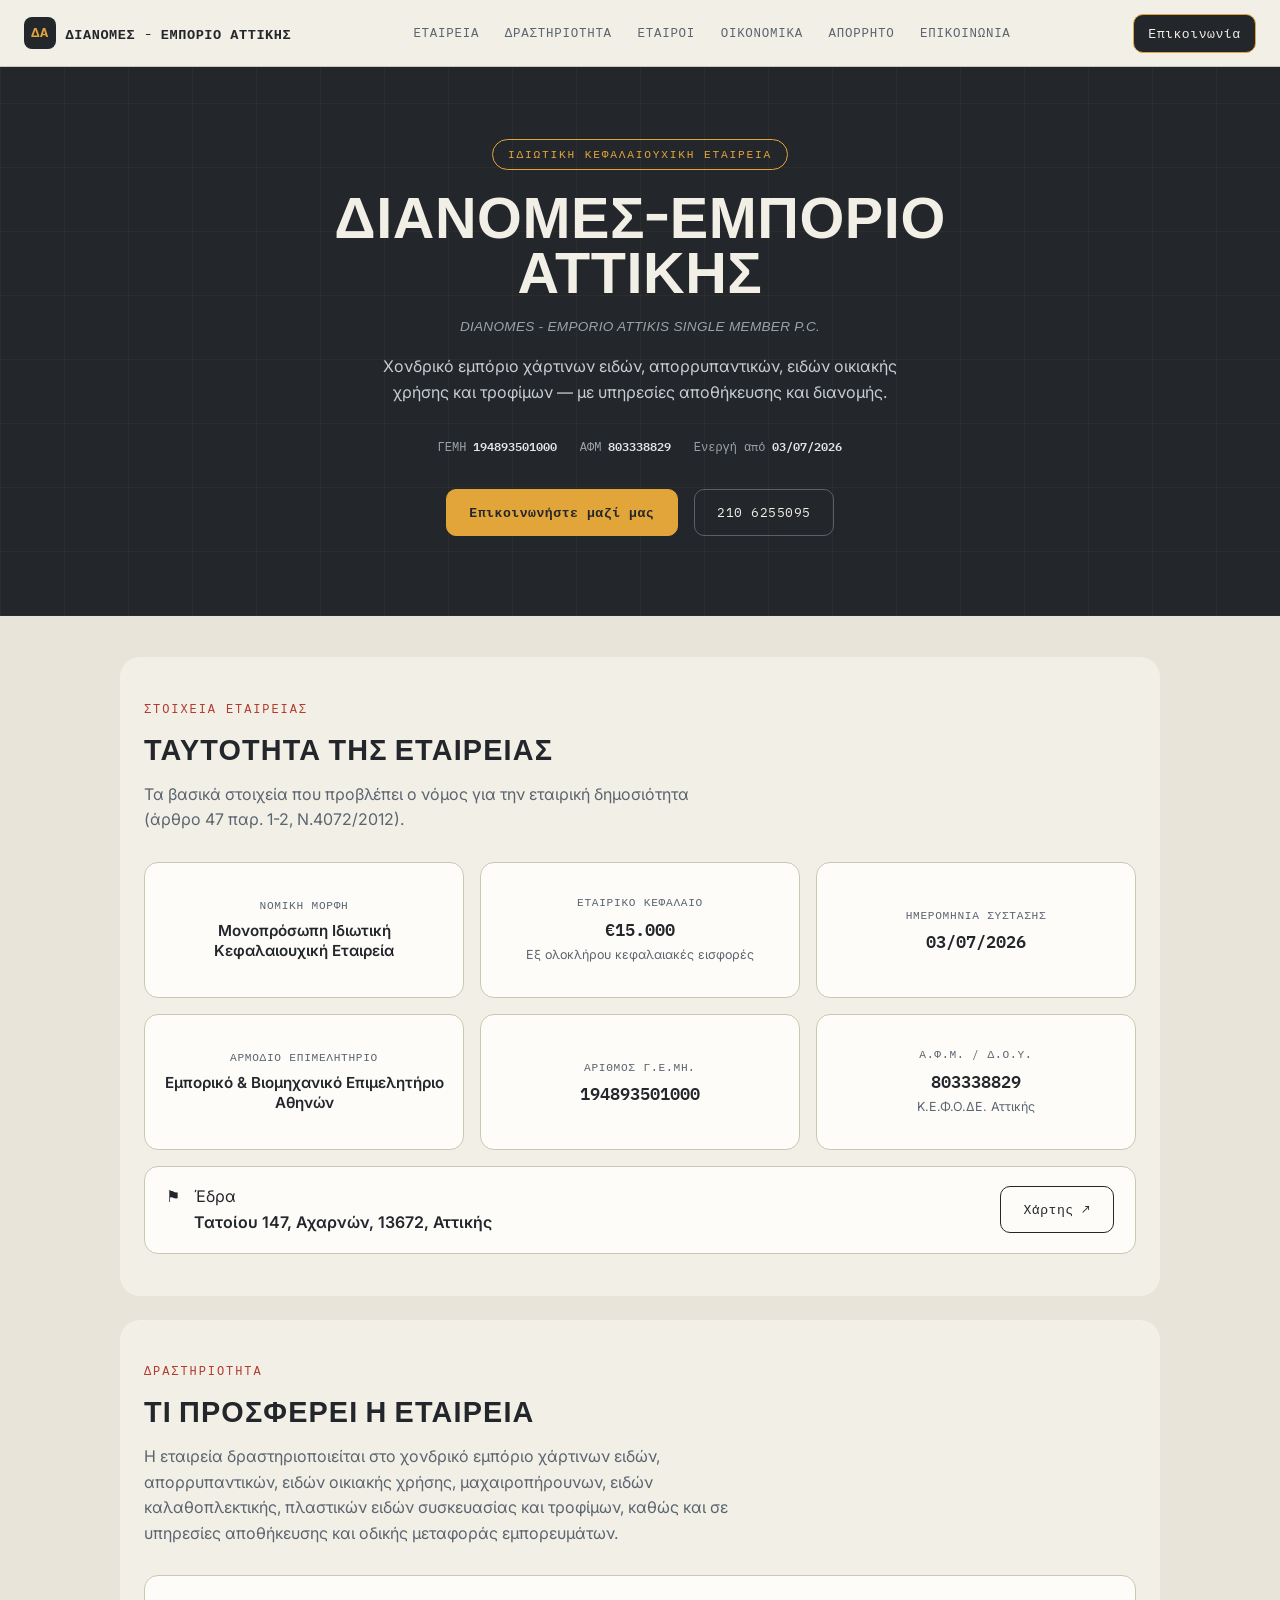
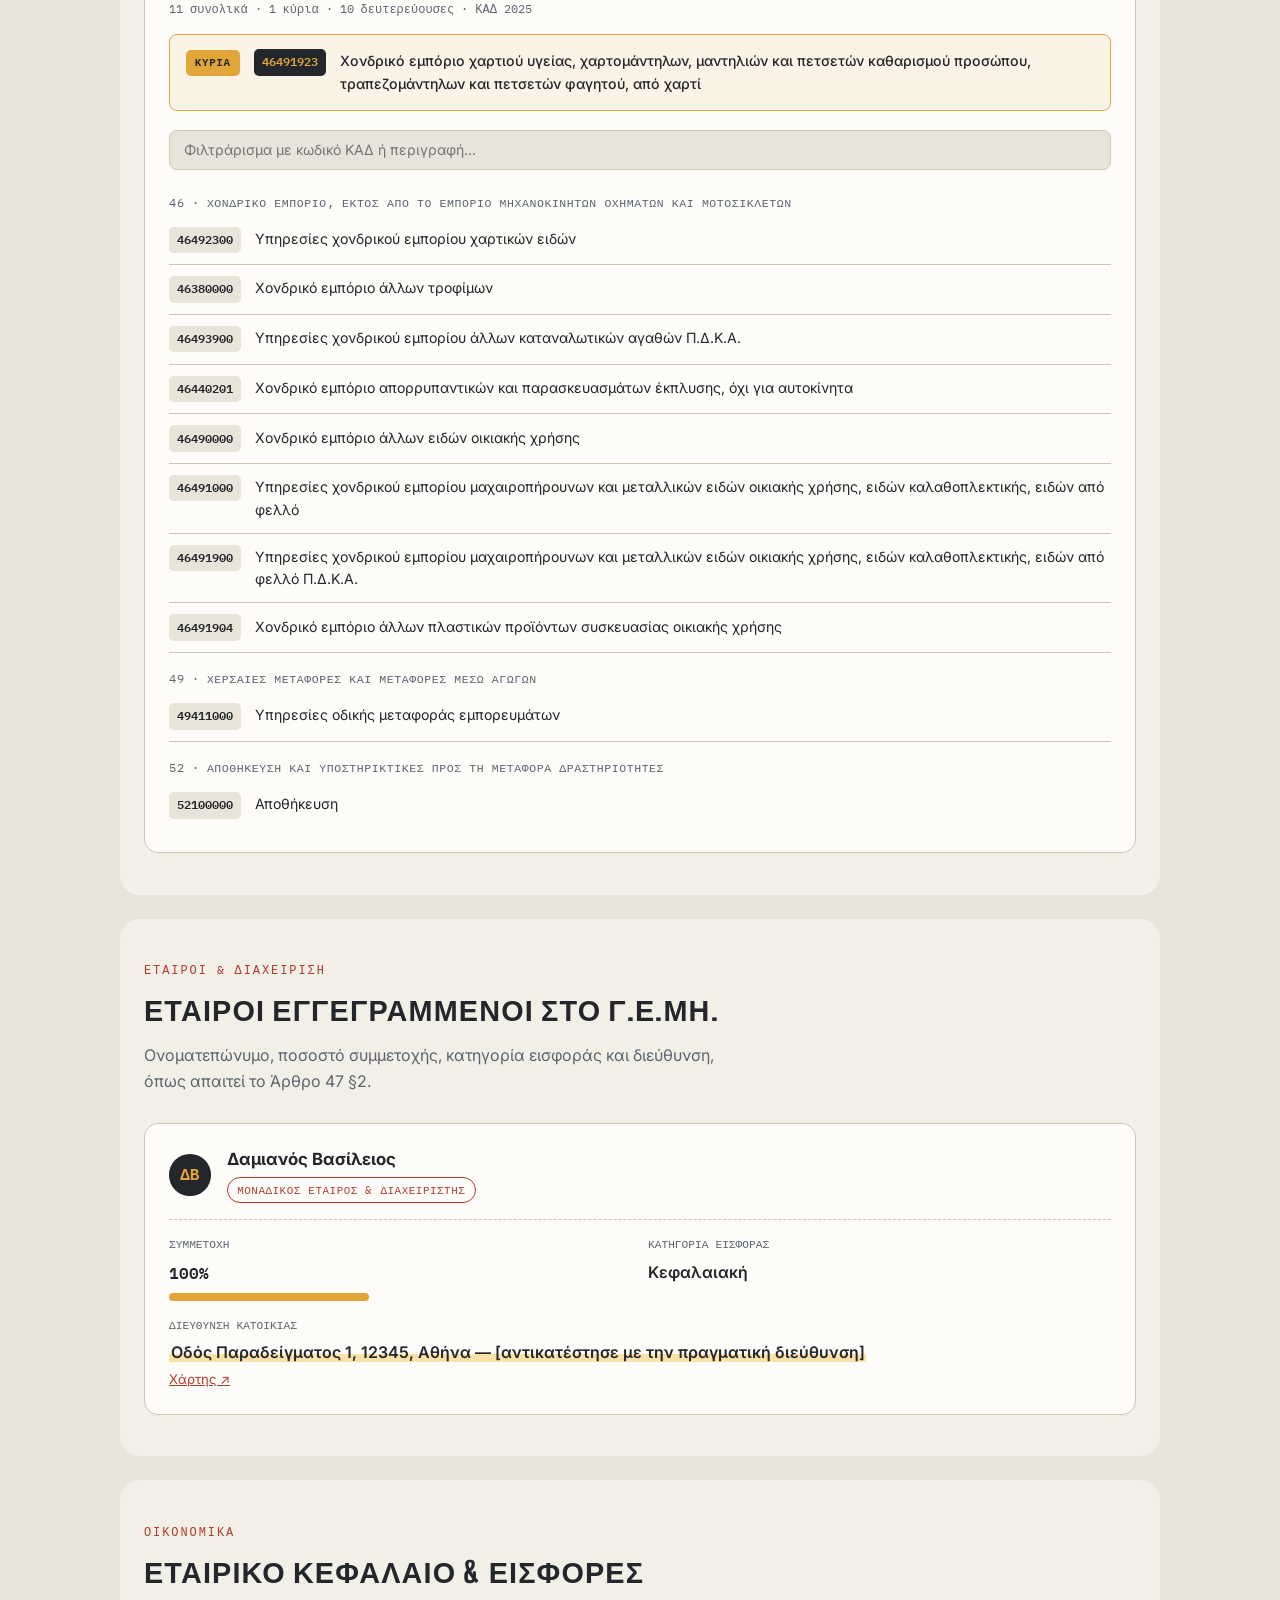
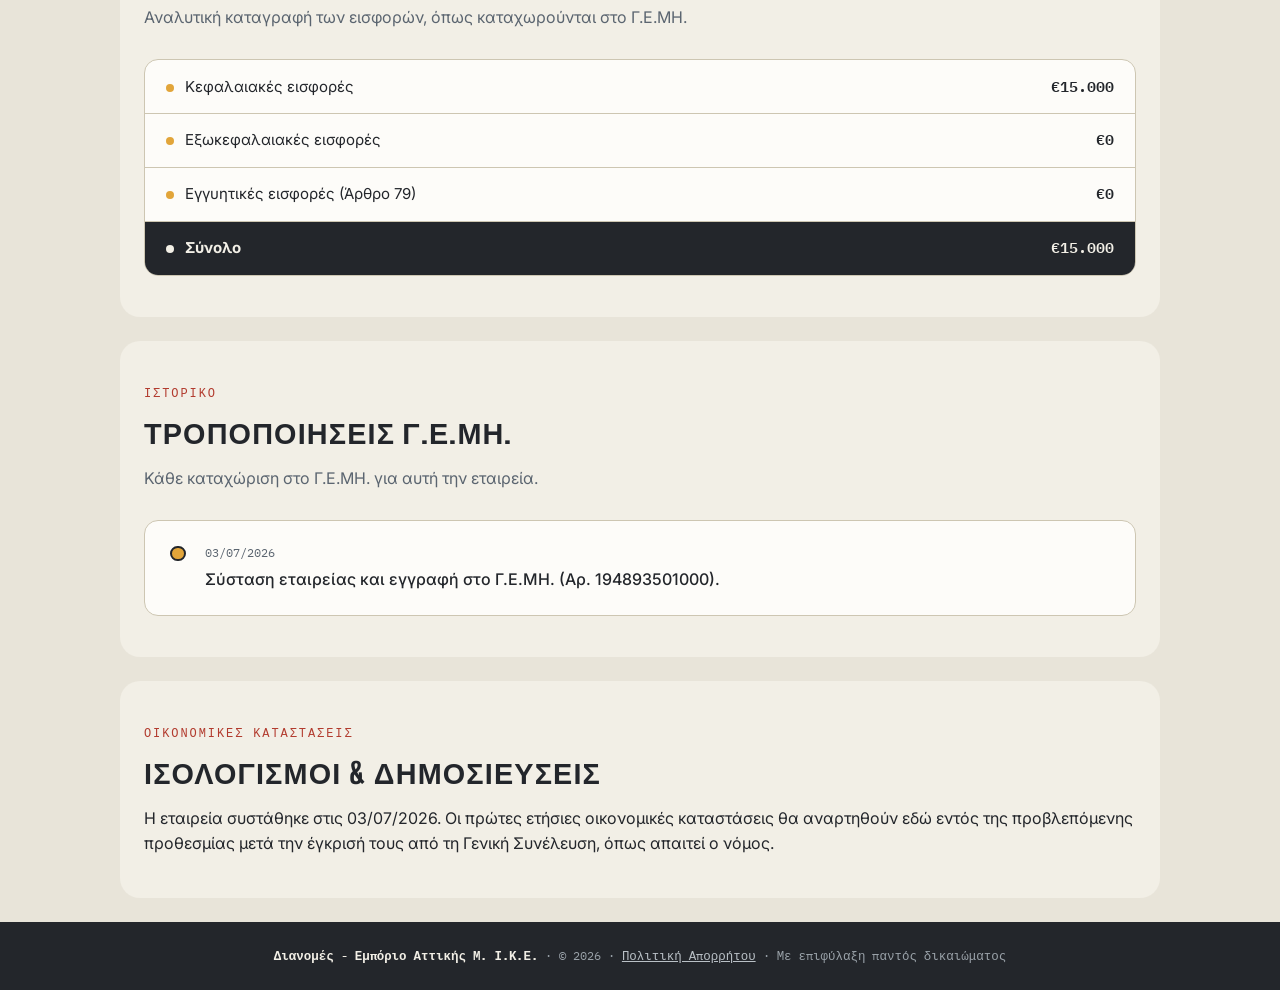
==== commit a59f51bb: "menu for mobile site" ====
--- a/index.html
+++ b/index.html
@@ -16,12 +16,14 @@
     <span class="mark">ΔΑ</span>
     ΔΙΑΝΟΜΕΣ - ΕΜΠΟΡΙΟ ΑΤΤΙΚΗΣ
   </a>
-  <ul>
+  <button class="nav-toggle" id="navToggle" aria-label="Μενού" aria-expanded="false">☰</button>
+  <ul id="navMenu">
     <li><a href="#company">Εταιρεία</a></li>
     <li><a href="#activity">Δραστηριότητα</a></li>
     <li><a href="#partners">Εταίροι</a></li>
     <li><a href="#financials">Οικονομικά</a></li>
     <li><a href="privacy.html">Απόρρητο</a></li>
+    <li><a href="mailto:vasilisdamianos1@gmail.com">Επικοινωνία</a></li>
   </ul>
   <a class="btn cta" href="mailto:vasilisdamianos1@gmail.com">Επικοινωνία</a>
 </div>
@@ -198,6 +200,21 @@
 
 <script>
   document.getElementById('year').textContent = new Date().getFullYear();
+
+  const navToggle = document.getElementById('navToggle');
+  const navMenu = document.getElementById('navMenu');
+  if (navToggle && navMenu) {
+    navToggle.addEventListener('click', () => {
+      const isOpen = navMenu.classList.toggle('open');
+      navToggle.setAttribute('aria-expanded', isOpen ? 'true' : 'false');
+    });
+    navMenu.querySelectorAll('a').forEach(a => {
+      a.addEventListener('click', () => {
+        navMenu.classList.remove('open');
+        navToggle.setAttribute('aria-expanded', 'false');
+      });
+    });
+  }
 
   const kadSearch = document.getElementById('kadSearch');
   if (kadSearch) {
--- a/style.css
+++ b/style.css
@@ -232,6 +232,7 @@
   justify-content:space-between;
   padding:.85rem 1.5rem;
   font-family:'IBM Plex Mono',monospace;
+  gap:1rem;
 }
 .topnav .brand{
   display:flex;
@@ -243,6 +244,10 @@
   letter-spacing:.04em;
   color:var(--ink);
   text-decoration:none;
+  white-space:nowrap;
+  overflow:hidden;
+  text-overflow:ellipsis;
+  min-width:0;
 }
 .topnav .mark{
   width:2rem;height:2rem;
@@ -252,6 +257,7 @@
   display:flex;align-items:center;justify-content:center;
   font-weight:700;
   font-size:.85rem;
+  flex-shrink:0;
 }
 .topnav ul{
   list-style:none;
@@ -269,8 +275,44 @@
   color:var(--paper-raised)!important;
   padding:.5rem .9rem;
   border-radius:10px;
+  white-space:nowrap;
+  flex-shrink:0;
 }
 .topnav .cta:hover{background:var(--stamp)}
+.nav-toggle{
+  display:none;
+  background:none;
+  border:1px solid var(--line);
+  border-radius:8px;
+  width:2.2rem;height:2.2rem;
+  align-items:center;
+  justify-content:center;
+  font-size:1.1rem;
+  color:var(--ink);
+  cursor:pointer;
+  flex-shrink:0;
+}
+
+@media (max-width:760px){
+  .topnav{flex-wrap:nowrap}
+  .topnav .brand{font-size:.72rem;max-width:11rem}
+  .topnav ul{
+    display:none;
+    position:absolute;
+    top:100%;
+    left:0;right:0;
+    background:var(--paper-raised);
+    border-bottom:1px solid var(--line);
+    flex-direction:column;
+    gap:0;
+    padding:.5rem 0;
+  }
+  .topnav ul.open{display:flex}
+  .topnav ul li{width:100%}
+  .topnav ul a{display:block;padding:.8rem 1.5rem}
+  .topnav .cta{display:none}
+  .nav-toggle{display:flex}
+}
 
 /* hero v2: crate-line pattern instead of photo */
 .hero{
